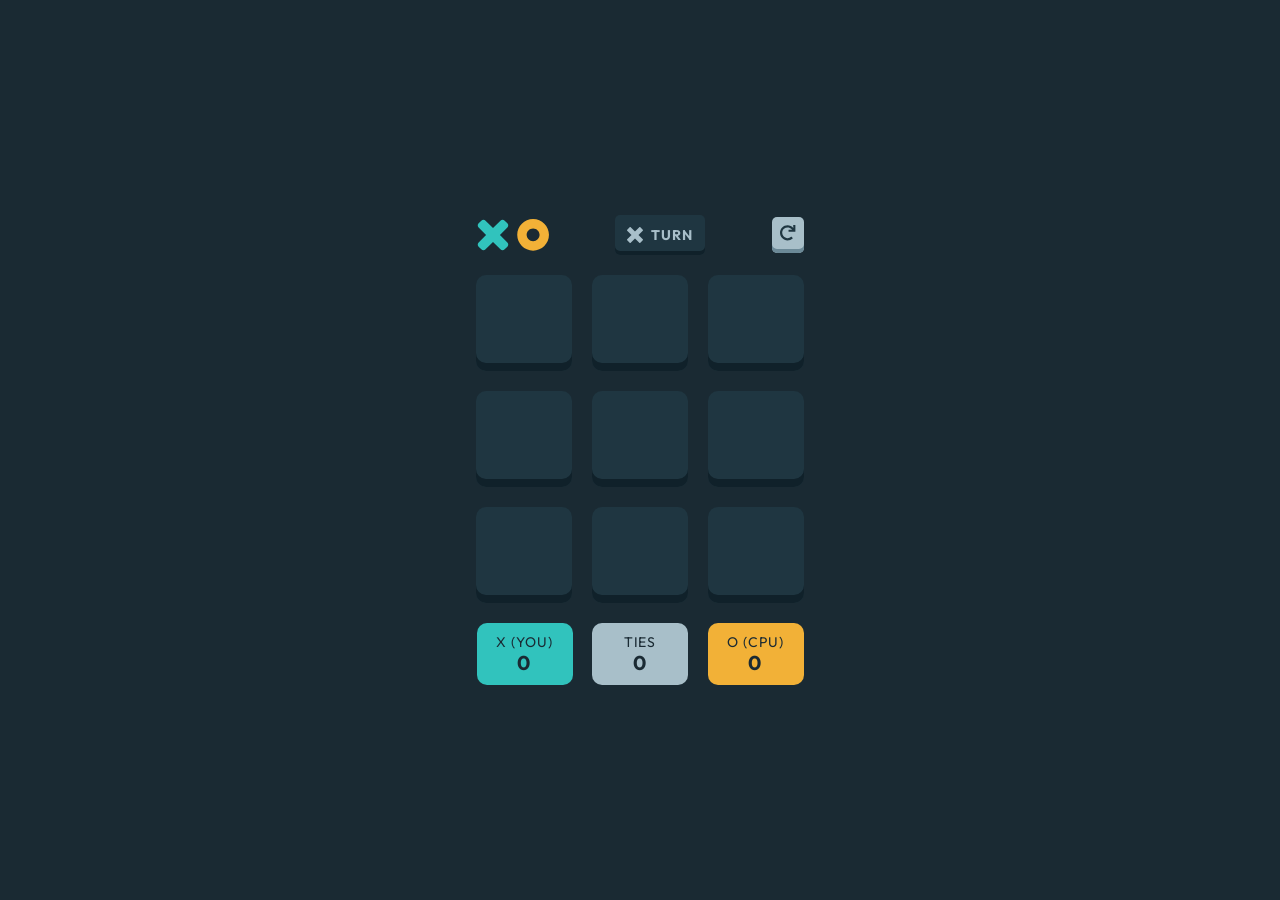
==== gamemulti.html @ 96460ae4 "feat: add full html for the 2 pages index and gamemulti" ====
<!doctype html>
<html lang="en">
	<head>
		<meta charset="UTF-8" />
		<meta name="viewport" content="width=device-width, initial-scale=1.0" />
		<link rel="preconnect" href="https://fonts.googleapis.com" />
		<link rel="preconnect" href="https://fonts.gstatic.com" crossorigin />
		<link
			href="https://fonts.googleapis.com/css2?family=Caveat:wght@400..700&family=DM+Sans:ital,opsz,wght@0,9..40,100..1000;1,9..40,100..1000&family=Figtree:ital,wght@0,300..900;1,300..900&family=Inter:ital,opsz,wght@0,14..32,100..900;1,14..32,100..900&family=Noto+Sans+JP:wght@100..900&family=Outfit:wght@100..900&family=Poppins:ital,wght@0,100;0,200;0,300;0,400;0,500;0,600;0,700;0,800;0,900;1,100;1,200;1,300;1,400;1,500;1,600;1,700;1,800;1,900&family=Red+Hat+Text:ital,wght@0,300..700;1,300..700&family=Roboto:ital,wght@0,100..900;1,100..900&family=Rubik:ital,wght@0,300..900;1,300..900&family=Young+Serif&display=swap"
			rel="stylesheet"
		/>
		<link rel="stylesheet" href="css/normalize.css" />
		<link rel="stylesheet" href="css/reset.css" />
		<link rel="stylesheet" href="css/main.css" />
		<link rel="stylesheet" href="css/gamemulti.css" />
		<title>GameSolo</title>
	</head>
	<body>
		<main>
			<article class="article-top">
				<svg
					width="72"
					height="32"
					viewBox="0 0 72 32"
					fill="none"
					xmlns="http://www.w3.org/2000/svg"
				>
					<path
						fill-rule="evenodd"
						clip-rule="evenodd"
						d="M27.681 1.63437C26.5094 0.462798 24.6099 0.4628 23.4383 1.63437L16 9.07271L8.56166 1.63437C7.39009 0.462798 5.49059 0.4628 4.31902 1.63437L1.63437 4.31902C0.462799 5.49059 0.462801 7.39009 1.63437 8.56166L9.07271 16L1.63437 23.4383C0.462798 24.6099 0.4628 26.5094 1.63437 27.681L4.31902 30.3656C5.49059 31.5372 7.39009 31.5372 8.56166 30.3656L16 22.9273L23.4383 30.3656C24.6099 31.5372 26.5094 31.5372 27.681 30.3656L30.3656 27.681C31.5372 26.5094 31.5372 24.6099 30.3656 23.4383L22.9273 16L30.3656 8.56166C31.5372 7.39009 31.5372 5.49059 30.3656 4.31902L27.681 1.63437Z"
						fill="#31C3BD"
					/>
					<path
						fill-rule="evenodd"
						clip-rule="evenodd"
						d="M71.9704 15.8706C71.9704 7.10551 64.8649 0 56.0998 0C47.3348 0 40.2292 7.10551 40.2292 15.8706C40.2292 24.6357 47.3348 31.7412 56.0998 31.7412C64.8649 31.7412 71.9704 24.6357 71.9704 15.8706ZM49.634 15.8706C49.634 12.2996 52.5289 9.4048 56.0998 9.4048C59.6708 9.4048 62.5656 12.2996 62.5656 15.8706C62.5656 19.4416 59.6708 22.3364 56.0998 22.3364C52.5289 22.3364 49.634 19.4416 49.634 15.8706Z"
						fill="#F2B137"
					/>
				</svg>
				<div class="turn">
					<svg
						width="32"
						height="32"
						viewBox="0 0 32 32"
						fill="none"
						xmlns="http://www.w3.org/2000/svg"
					>
						<path
							fill-rule="evenodd"
							clip-rule="evenodd"
							d="M31.5569 5.28973L26.7103 0.443061C26.1195 -0.147687 25.1617 -0.147687 24.571 0.443061L16 9.01404L7.42902 0.443061C6.83827 -0.147687 5.88048 -0.147687 5.28973 0.443061L0.443061 5.28973C-0.147687 5.88048 -0.147687 6.83827 0.443061 7.42902L9.01404 16L0.443061 24.571C-0.147687 25.1617 -0.147687 26.1195 0.443061 26.7103L5.28973 31.5569C5.88048 32.1477 6.83827 32.1477 7.42902 31.5569L16 22.986L24.571 31.5569C25.1617 32.1477 26.1195 32.1477 26.7103 31.5569L31.5569 26.7103C32.1477 26.1195 32.1477 25.1617 31.5569 24.571L22.986 16L31.5569 7.42902C32.1477 6.83827 32.1477 5.88048 31.5569 5.28973Z"
							fill="#A8BFC9"
						/>
					</svg>
					<p>TURN</p>
				</div>
				<button id="retry">
					<svg
						width="16"
						height="16"
						viewBox="0 0 16 16"
						fill="none"
						xmlns="http://www.w3.org/2000/svg"
					>
						<path
							d="M15.0185 2.12187e-07H13.5723C13.3701 -0.000215172 13.2061 0.163569 13.2058 0.365877C13.2058 0.371815 13.206 0.377754 13.2062 0.383692L13.3283 2.90994C11.8923 1.21674 9.78449 0.241754 7.56526 0.244185C3.39643 0.244215 -0.00304411 3.64864 2.04557e-06 7.82021C0.0030482 11.9985 3.38911 15.3846 7.56526 15.3846C9.43858 15.3873 11.2458 14.6918 12.6346 13.4337C12.7852 13.2988 12.7981 13.0673 12.6632 12.9165C12.6587 12.9114 12.654 12.9065 12.6492 12.9017L11.6121 11.8638C11.4758 11.7276 11.2574 11.7202 11.1124 11.847C8.88621 13.8069 5.49375 13.5899 3.53511 11.3622C1.57646 9.13458 1.79339 5.7399 4.01957 3.78C6.24575 1.82009 9.63821 2.03714 11.5969 4.2648C11.7504 4.43941 11.8924 4.62381 12.0221 4.81683L8.92489 4.66818C8.72295 4.65858 8.55144 4.81458 8.54184 5.01667C8.54157 5.02261 8.54141 5.02855 8.54144 5.03449V6.48169C8.54144 6.684 8.70532 6.848 8.90751 6.848H15.0186C15.2208 6.848 15.3846 6.684 15.3846 6.48169V0.366308C15.3846 0.164 15.2207 2.12187e-07 15.0185 2.12187e-07Z"
							fill="#1F3641"
						/>
					</svg>
				</button>
			</article>
			<article id="board">
				<button class="board-btn" id="1-btn"></button>
				<button class="board-btn" id="2-btn"></button>
				<button class="board-btn" id="3-btn"></button>
				<button class="board-btn" id="4-btn"></button>
				<button class="board-btn" id="5-btn"></button>
				<button class="board-btn" id="6-btn"></button>
				<button class="board-btn" id="7-btn"></button>
				<button class="board-btn" id="8-btn"></button>
				<button class="board-btn" id="9-btn"></button>
			</article>
            <article class="bottom">
                <div class="data">
                    <p class="points">X (<span id="player">YOU</span>)</p>
                    <h2>0</h2>
                </div>
                <div class="data">
                    <p class="points">TIES</p>
                    <h2>0</h2>
                </div>
                <div class="data">
                    <p class="points">O (<span id="player">CPU</span>)</p>
                    <h2>0</h2>
                </div>
            </article>
		</main>
        <script src="app.js"></script>
	</body>
</html>
---- css/main.css ----
*,
*:after,
*:before {
	-webkit-box-sizing: border-box;
	-moz-box-sizing: border-box;
	box-sizing: border-box;
	font-family: "Outfit";
}
:root {
    --darknavy: #1A2A33;
    --semidarknavy: #1F3641;
    --silver: #A8BFC9;
    --silverhover: #DBE8ED;
    --lightblue: #31C3BD;
    --lightbluehover: #65E9E4;
    --lightyellow: #F2B137;
    --lightyellowhover: #FFC860;
}
body {
    background-color: var(--darknavy);
    height: 100vh;
    display: flex;
}
---- css/gamemulti.css ----
body {
	justify-content: center;
	align-items: center;
}
main {
	display: flex;
	flex-direction: column;
	align-items: center;
	width: 327px;
	gap: 20px;
}
.article-top {
	display: flex;
	justify-content: space-between;
	align-items: center;
	width: 100%;
}
.turn {
	display: flex;
	gap: 8px;
	padding: 12px;
	box-shadow: 0px -4px 0px 0px #10212a inset;
	background-color: var(--semidarknavy);
	align-items: center;
	border-radius: 5px;
}
.turn *:nth-child(1) {
	width: 16px;
	height: 16px;
}
p {
	font-weight: 700;
	font-size: 14px;
	letter-spacing: 0.88px;
	text-align: center;
	color: var(--silver);
}
#retry {
	box-shadow: 0px -4px 0px 0px #6b8997 inset;
	background-color: var(--silver);
	padding: 8px;
	border: 0px;
	border-radius: 5px;
}
#board {
	display: grid;
	grid-template-columns: 96px 96px 96px;
	grid-auto-rows: 1fr 1fr 1fr;
	gap: 20px;
}
.board-btn {
	box-shadow: 0px -8px 0px 0px #10212a inset;
	background-color: var(--semidarknavy);
	width: 96px;
	height: 96px;
	border: 0px;
	border-radius: 10px;
}
.bottom {
	display: flex;
	justify-content: space-between;
	align-items: center;
	width: 100%;
}
.data {
	padding: 12px;
	display: flex;
	flex-direction: column;
	gap: 4px;
	width: 96px;
	border-radius: 10px;
}
.bottom div:nth-child(1) {
	background-color: var(--lightblue);
}
.bottom div:nth-child(2) {
	background-color: var(--silver);
}
.bottom div:nth-child(3) {
	background-color: var(--lightyellow);
}
.points {
	font-weight: 400;
	font-size: 14px;
	letter-spacing: 0.88px;
	text-align: center;
	color: var(--darknavy);
}
h2 {
	font-weight: 700;
	font-size: 20px;
	letter-spacing: 1.25px;
	text-align: center;
	color: var(--darknavy);
}
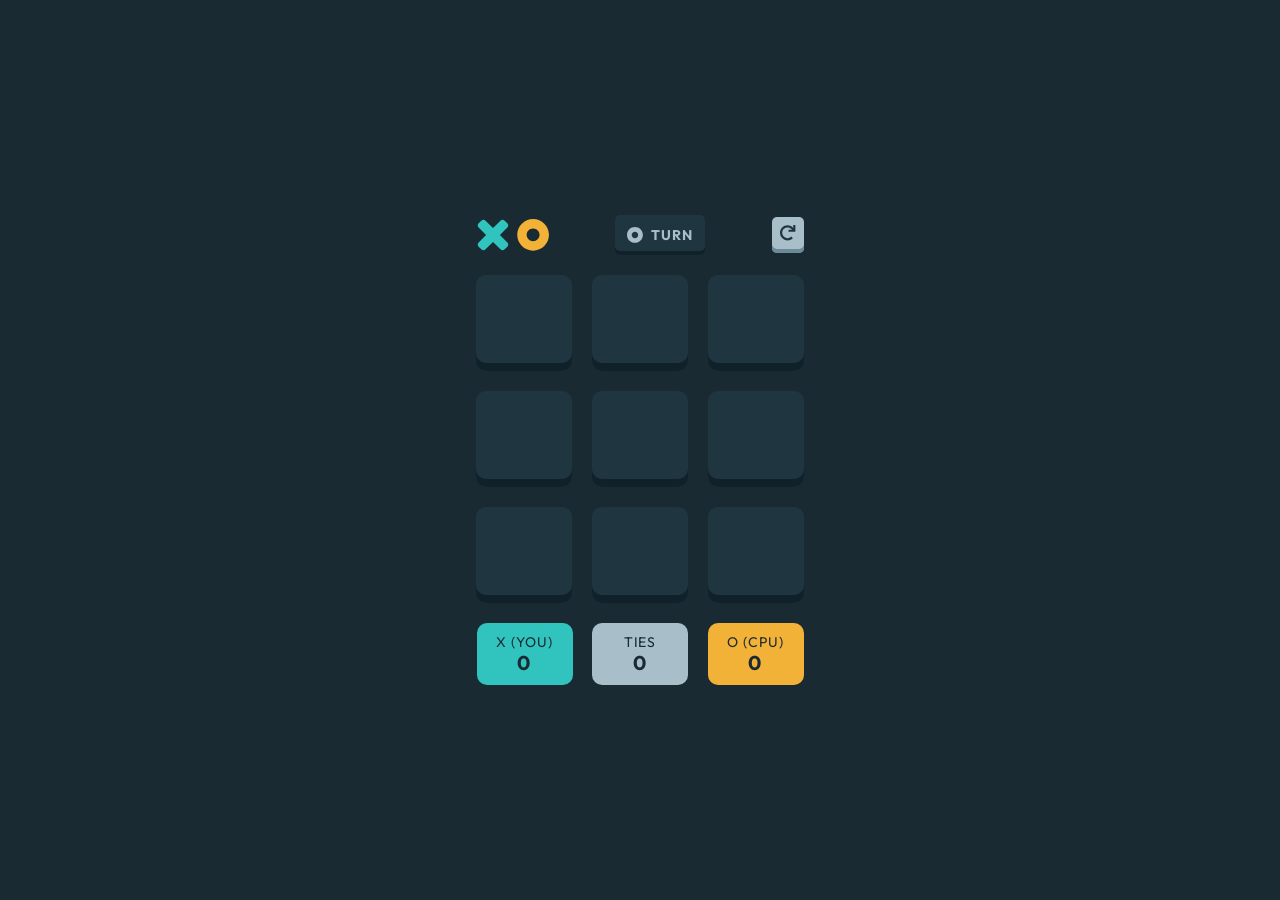
==== commit 1e1985b0: "feat: add system ouf select team, and play game" ====
--- a/gamemulti.html
+++ b/gamemulti.html
@@ -39,20 +39,7 @@
 					/>
 				</svg>
 				<div class="turn">
-					<svg
-						width="32"
-						height="32"
-						viewBox="0 0 32 32"
-						fill="none"
-						xmlns="http://www.w3.org/2000/svg"
-					>
-						<path
-							fill-rule="evenodd"
-							clip-rule="evenodd"
-							d="M31.5569 5.28973L26.7103 0.443061C26.1195 -0.147687 25.1617 -0.147687 24.571 0.443061L16 9.01404L7.42902 0.443061C6.83827 -0.147687 5.88048 -0.147687 5.28973 0.443061L0.443061 5.28973C-0.147687 5.88048 -0.147687 6.83827 0.443061 7.42902L9.01404 16L0.443061 24.571C-0.147687 25.1617 -0.147687 26.1195 0.443061 26.7103L5.28973 31.5569C5.88048 32.1477 6.83827 32.1477 7.42902 31.5569L16 22.986L24.571 31.5569C25.1617 32.1477 26.1195 32.1477 26.7103 31.5569L31.5569 26.7103C32.1477 26.1195 32.1477 25.1617 31.5569 24.571L22.986 16L31.5569 7.42902C32.1477 6.83827 32.1477 5.88048 31.5569 5.28973Z"
-							fill="#A8BFC9"
-						/>
-					</svg>
+					<div id="turnlogocontainer"></div>
 					<p>TURN</p>
 				</div>
 				<button id="retry">
@@ -96,6 +83,6 @@
                 </div>
             </article>
 		</main>
-        <script src="app.js"></script>
+        <script src="gamemulti.js"></script>
 	</body>
 </html>
--- a/css/gamemulti.css
+++ b/css/gamemulti.css
@@ -55,6 +55,10 @@
 	height: 96px;
 	border: 0px;
 	border-radius: 10px;
+	display: flex;
+	justify-content: center;
+	align-items: center;
+	padding-bottom: 8px;
 }
 .bottom {
 	display: flex;
@@ -93,3 +97,16 @@
 	text-align: center;
 	color: var(--darknavy);
 }
+.turnLogo {
+	width: 16px;
+	height: 16px;
+	object-fit: center / cover;
+}
+.pawn-cross {
+	content: url(../assets/croix.svg);
+	width: 80%;
+}
+.pawn-round {
+	content: url(../assets/rond.svg);
+	width: 80%;
+}
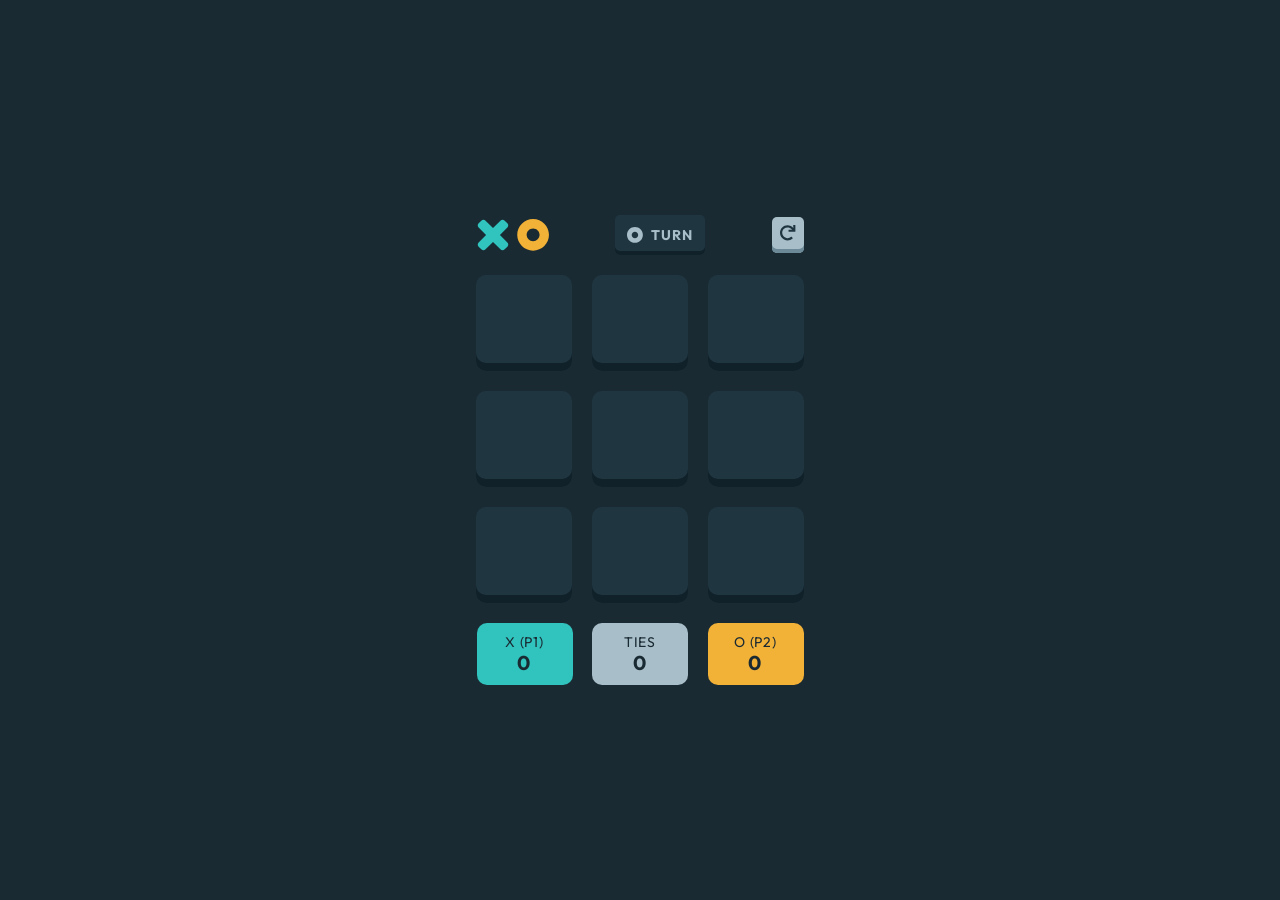
==== commit 34219e7e: "feat: add condition of win" ====
--- a/gamemulti.html
+++ b/gamemulti.html
@@ -68,21 +68,36 @@
 				<button class="board-btn" id="8-btn"></button>
 				<button class="board-btn" id="9-btn"></button>
 			</article>
-            <article class="bottom">
-                <div class="data">
-                    <p class="points">X (<span id="player">YOU</span>)</p>
-                    <h2>0</h2>
-                </div>
-                <div class="data">
-                    <p class="points">TIES</p>
-                    <h2>0</h2>
-                </div>
-                <div class="data">
-                    <p class="points">O (<span id="player">CPU</span>)</p>
-                    <h2>0</h2>
-                </div>
-            </article>
+			<dialog id="dialog1">
+				<article class="dialogarticle">
+					<p>PLAYER <span id="winNumber"></span>WINS</p>
+					<div class="dialogrow">
+						<div class="dialogrowlogo"></div>
+						<h2 class="victoryh2">TAKES THE ROUND</h2>
+					</div>
+					<div class="dialogrow">
+						<button id="quit" class="game-mode">QUIT</button>
+						<button id="nextround" class="game-mode">
+							NEXT ROUND
+						</button>
+					</div>
+				</article>
+			</dialog>
+			<article class="bottom">
+				<div class="data">
+					<p class="points">X (<span id="player">P1</span>)</p>
+					<h2>0</h2>
+				</div>
+				<div class="data">
+					<p class="points">TIES</p>
+					<h2>0</h2>
+				</div>
+				<div class="data">
+					<p class="points">O (<span id="player">P2</span>)</p>
+					<h2>0</h2>
+				</div>
+			</article>
 		</main>
-        <script src="gamemulti.js"></script>
+		<script src="gamemulti.js"></script>
 	</body>
 </html>
--- a/css/main.css
+++ b/css/main.css
@@ -7,17 +7,35 @@
 	font-family: "Outfit";
 }
 :root {
-    --darknavy: #1A2A33;
-    --semidarknavy: #1F3641;
-    --silver: #A8BFC9;
-    --silverhover: #DBE8ED;
-    --lightblue: #31C3BD;
-    --lightbluehover: #65E9E4;
-    --lightyellow: #F2B137;
-    --lightyellowhover: #FFC860;
+	--darknavy: #1a2a33;
+	--semidarknavy: #1f3641;
+	--silver: #a8bfc9;
+	--silverhover: #dbe8ed;
+	--lightblue: #31c3bd;
+	--lightbluehover: #65e9e4;
+	--lightyellow: #f2b137;
+	--lightyellowhover: #ffc860;
 }
 body {
-    background-color: var(--darknavy);
-    height: 100vh;
-    display: flex;
-}+	background-color: var(--darknavy);
+	height: 100vh;
+	display: flex;
+}
+.game-mode {
+	width: 100%;
+	padding: 8px 0px;
+
+	border: 0px;
+	border-radius: 15px;
+	height: 56px;
+	display: flex;
+	justify-content: center;
+	align-items: center;
+	padding-bottom: 12px;
+	color: var(--darknavy);
+	font-weight: 700;
+	font-size: 16px;
+	letter-spacing: 1px;
+	text-align: center;
+	text-decoration: none;
+}
--- a/css/gamemulti.css
+++ b/css/gamemulti.css
@@ -109,4 +109,42 @@
 .pawn-round {
 	content: url(../assets/rond.svg);
 	width: 80%;
-}+}
+.victoryh2 {
+	font-weight: 700;
+	font-size: 24px;
+	letter-spacing: 1.5px;
+}
+.colorh2yellow {
+	color: var(--lightyellow);
+}
+.colorh2yellow {
+	color: var(--lightblue);
+}
+dialog {
+	width: 100vw;
+}
+.dialogrow {
+	display: flex;
+	gap: 8px;
+}
+#quit {
+	background-color: var(--silver);
+	box-shadow: 0px -4px 0px 0px #6b8997 inset;
+	width: max-content;
+	padding: 6px 16px;
+}
+#nextround {
+	background-color: var(--lightyellow);
+	box-shadow: 0px -4px 0px 0px #cc8b13 inset;
+	width: max-content;
+	padding: 6px 16px;
+}
+.dialogarticle {
+	display: flex;
+	flex-direction: column;
+	gap: 30px;
+	padding: 12px 0px;
+	background-color: var(--darknavy);
+	align-items: center;
+}
